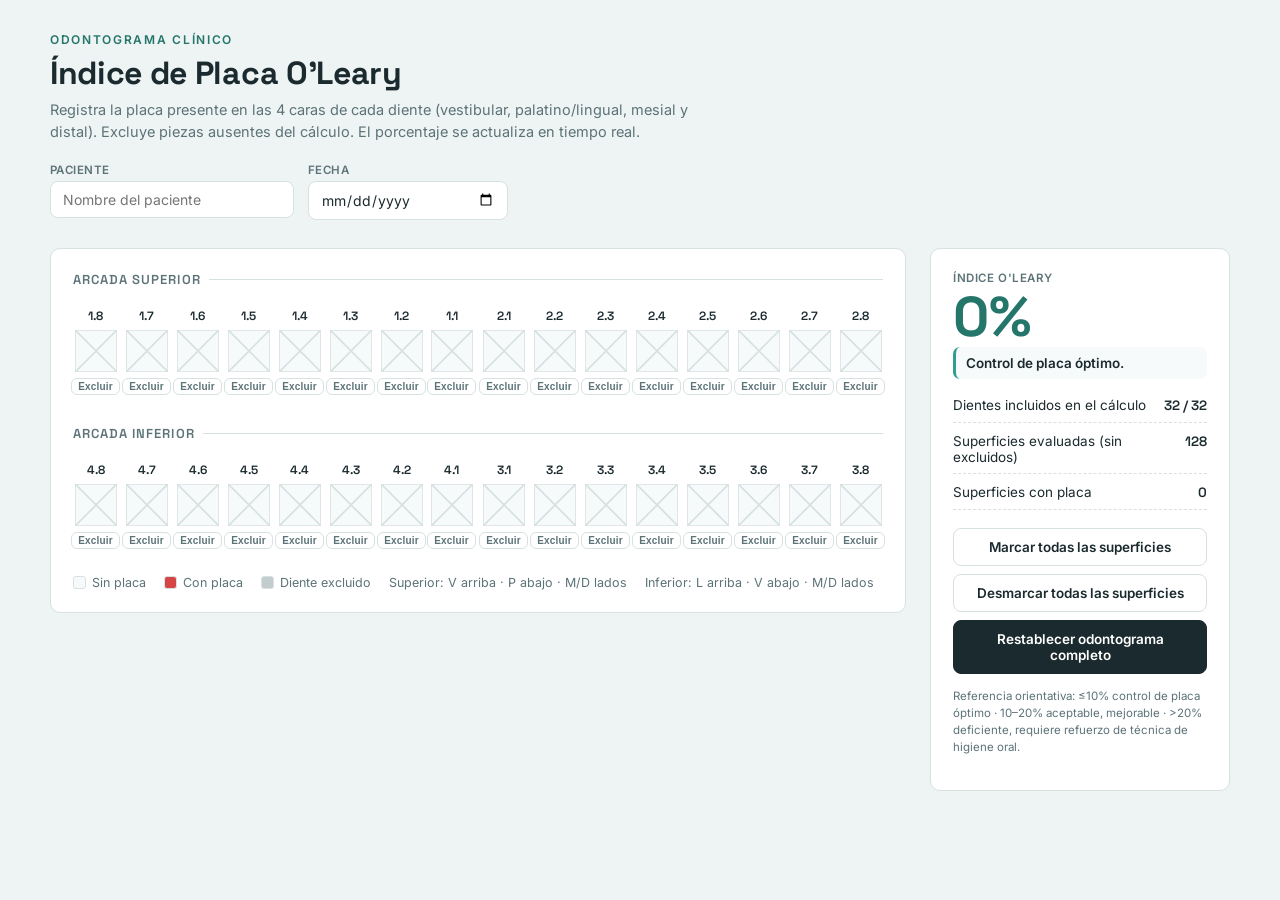
==== index.html @ f8d02921 "Rename indice_placa_oleary.html to index.html" ====
<!DOCTYPE html>
<html lang="es">
<head>
<meta charset="UTF-8">
<meta name="viewport" content="width=device-width, initial-scale=1.0">
<title>Índice de Placa O'Leary</title>
<link rel="preconnect" href="https://fonts.googleapis.com">
<link href="https://fonts.googleapis.com/css2?family=Space+Grotesk:wght@500;600;700&family=Inter:wght@400;500;600;700&display=swap" rel="stylesheet">
<style>
  :root{
    --bg: #EEF3F3;
    --panel: #FFFFFF;
    --ink: #1B2A2E;
    --muted: #5C7378;
    --line: #D7E1E1;
    --plaque: #D64545;
    --plaque-dark: #B23636;
    --clean: #2F9E8F;
    --clean-dark: #24756A;
    --excluded: #C4CDCD;
    --excluded-line: #A9B5B5;
    --amber: #C97A2B;
    --radius: 10px;
  }
  *{box-sizing:border-box;}
  body{
    margin:0;
    background:var(--bg);
    color:var(--ink);
    font-family:'Inter',sans-serif;
    padding:32px 20px 60px;
  }
  .wrap{max-width:1180px;margin:0 auto;}

  header{margin-bottom:28px;}
  .eyebrow{
    font-family:'Inter',sans-serif;
    font-size:12px;
    letter-spacing:.14em;
    text-transform:uppercase;
    color:var(--clean-dark);
    font-weight:600;
    margin-bottom:6px;
  }
  h1{
    font-family:'Space Grotesk',sans-serif;
    font-size:32px;
    font-weight:700;
    margin:0 0 6px;
    letter-spacing:-0.01em;
  }
  .sub{color:var(--muted);font-size:14.5px;max-width:640px;line-height:1.5;margin:0;}

  .patient-row{
    display:flex;gap:14px;flex-wrap:wrap;margin-top:20px;
  }
  .field{
    display:flex;flex-direction:column;gap:4px;
  }
  .field label{font-size:11.5px;color:var(--muted);font-weight:600;text-transform:uppercase;letter-spacing:.04em;}
  .field input{
    border:1px solid var(--line);
    border-radius:8px;
    padding:9px 12px;
    font-family:'Inter',sans-serif;
    font-size:14px;
    background:var(--panel);
    color:var(--ink);
    min-width:200px;
  }
  .field input:focus{outline:2px solid var(--clean);outline-offset:1px;}

  .layout{
    display:grid;
    grid-template-columns: 1fr 300px;
    gap:24px;
    margin-top:28px;
    align-items:start;
  }
  @media (max-width: 980px){
    .layout{grid-template-columns:1fr;}
  }

  .card{
    background:var(--panel);
    border:1px solid var(--line);
    border-radius:var(--radius);
    padding:22px;
  }

  .arch-label{
    font-family:'Space Grotesk',sans-serif;
    font-size:13px;
    font-weight:600;
    color:var(--muted);
    text-transform:uppercase;
    letter-spacing:.08em;
    margin:0 0 14px;
    display:flex;align-items:center;gap:8px;
  }
  .arch-label::after{content:"";flex:1;height:1px;background:var(--line);}

  .arch{
    display:grid;
    grid-template-columns: repeat(16, minmax(0,1fr));
    gap:6px;
    margin-bottom:8px;
  }
  .quad-gap{margin-right:2px;}

  .tooth{
    display:flex;
    flex-direction:column;
    align-items:center;
    gap:6px;
    padding:6px 2px 8px;
    border-radius:8px;
    position:relative;
    transition:background .15s ease;
  }
  .tooth.excluded{opacity:.55;}
  .tooth-num{
    font-family:'Space Grotesk',sans-serif;
    font-size:12px;
    font-weight:600;
    color:var(--ink);
  }
  .tooth.excluded .tooth-num{color:var(--muted);text-decoration:line-through;}

  .surf-svg{width:42px;height:42px;cursor:pointer;}
  .tooth.excluded .surf-svg{cursor:not-allowed;}

  .surf-svg path{
    stroke:var(--line);
    stroke-width:1.5;
    fill:#F7FAFA;
    transition:fill .12s ease;
  }
  .surf-svg path.marked{fill:var(--plaque);}
  .surf-svg path:hover:not(.marked){fill:#DCEEEC;}
  .tooth.excluded .surf-svg path{fill:var(--excluded)!important;stroke:var(--excluded-line);cursor:not-allowed;}

  .excl-toggle{
    font-size:10px;
    font-weight:600;
    color:var(--muted);
    background:none;
    border:1px solid var(--line);
    border-radius:6px;
    padding:2px 6px;
    cursor:pointer;
    letter-spacing:.02em;
  }
  .excl-toggle:hover{border-color:var(--plaque);color:var(--plaque);}
  .tooth.excluded .excl-toggle{border-color:var(--clean);color:var(--clean-dark);}
  .tooth.excluded .excl-toggle:hover{background:var(--clean);color:#fff;}

  .legend{
    display:flex;gap:18px;flex-wrap:wrap;
    margin-top:18px;
    font-size:12.5px;
    color:var(--muted);
  }
  .legend span{display:inline-flex;align-items:center;gap:6px;}
  .swatch{width:13px;height:13px;border-radius:3px;display:inline-block;border:1px solid var(--line);}

  /* Sidebar */
  .side-card{position:sticky;top:20px;}
  .metric-label{
    font-size:11.5px;color:var(--muted);font-weight:600;text-transform:uppercase;letter-spacing:.05em;
    margin-bottom:2px;
  }
  .big-number{
    font-family:'Space Grotesk',sans-serif;
    font-size:56px;
    font-weight:700;
    line-height:1;
    margin:4px 0 2px;
    color:var(--plaque-dark);
  }
  .big-number.ok{color:var(--clean-dark);}
  .big-number.mid{color:var(--amber);}

  .interp{
    font-size:13.5px;
    font-weight:600;
    margin-bottom:18px;
    padding:8px 10px;
    border-radius:7px;
    background:#F7FAFA;
    color:var(--ink);
    border-left:3px solid var(--clean);
  }
  .interp.mid{border-left-color:var(--amber);}
  .interp.bad{border-left-color:var(--plaque);}

  .stats-list{list-style:none;padding:0;margin:0 0 18px;display:flex;flex-direction:column;gap:10px;}
  .stats-list li{
    display:flex;justify-content:space-between;
    font-size:13.5px;
    border-bottom:1px dashed var(--line);
    padding-bottom:8px;
  }
  .stats-list li b{font-family:'Space Grotesk',sans-serif;font-weight:600;}

  .actions{display:flex;flex-direction:column;gap:8px;margin-top:6px;}
  .btn{
    font-family:'Inter',sans-serif;
    font-size:13.5px;
    font-weight:600;
    padding:10px 12px;
    border-radius:8px;
    border:1px solid var(--line);
    background:var(--panel);
    color:var(--ink);
    cursor:pointer;
    transition:all .12s ease;
  }
  .btn:hover{border-color:var(--ink);}
  .btn.primary{background:var(--ink);color:#fff;border-color:var(--ink);}
  .btn.primary:hover{background:#000;}
  .btn.danger:hover{border-color:var(--plaque);color:var(--plaque);}

  .scale-note{font-size:11.5px;color:var(--muted);margin-top:14px;line-height:1.5;}
</style>
</head>
<body>
<div class="wrap">

  <header>
    <div class="eyebrow">Odontograma clínico</div>
    <h1>Índice de Placa O'Leary</h1>
    <p class="sub">Registra la placa presente en las 4 caras de cada diente (vestibular, palatino/lingual, mesial y distal). Excluye piezas ausentes del cálculo. El porcentaje se actualiza en tiempo real.</p>

    <div class="patient-row">
      <div class="field">
        <label for="pname">Paciente</label>
        <input id="pname" type="text" placeholder="Nombre del paciente">
      </div>
      <div class="field">
        <label for="pdate">Fecha</label>
        <input id="pdate" type="date">
      </div>
    </div>
  </header>

  <div class="layout">
    <div class="card">
      <div class="arch-label">Arcada superior</div>
      <div class="arch" id="arch-upper"></div>

      <div class="arch-label" style="margin-top:22px;">Arcada inferior</div>
      <div class="arch" id="arch-lower"></div>

      <div class="legend">
        <span><span class="swatch" style="background:#F7FAFA;"></span>Sin placa</span>
        <span><span class="swatch" style="background:var(--plaque);"></span>Con placa</span>
        <span><span class="swatch" style="background:var(--excluded);"></span>Diente excluido</span>
        <span>Superior: V arriba · P abajo · M/D lados</span>
        <span>Inferior: L arriba · V abajo · M/D lados</span>
      </div>
    </div>

    <div class="card side-card">
      <div class="metric-label">Índice O'Leary</div>
      <div class="big-number" id="percentage">0%</div>
      <div class="interp" id="interp">Marca las superficies con placa para comenzar.</div>

      <ul class="stats-list">
        <li>Dientes incluidos en el cálculo <b id="stat-teeth">32 / 32</b></li>
        <li>Superficies evaluadas (sin excluidos) <b id="stat-total">128</b></li>
        <li>Superficies con placa <b id="stat-marked">0</b></li>
      </ul>

      <div class="actions">
        <button class="btn" id="btn-mark-all">Marcar todas las superficies</button>
        <button class="btn danger" id="btn-clear-all">Desmarcar todas las superficies</button>
        <button class="btn primary" id="btn-reset">Restablecer odontograma completo</button>
      </div>

      <p class="scale-note">Referencia orientativa: ≤10% control de placa óptimo · 10–20% aceptable, mejorable · &gt;20% deficiente, requiere refuerzo de técnica de higiene oral.</p>
    </div>
  </div>
</div>

<script>
(function(){
  const SURF = ["V","M","D","L"]; // vestibular, mesial, distal, palatino/lingual

  // Quadrant tooth order as displayed left->right (viewer facing patient)
  const upperQuads = [
    { nums: [18,17,16,15,14,13,12,11], mesialSide: "right" },
    { nums: [21,22,23,24,25,26,27,28], mesialSide: "left" }
  ];
  const lowerQuads = [
    { nums: [48,47,46,45,44,43,42,41], mesialSide: "right" },
    { nums: [31,32,33,34,35,36,37,38], mesialSide: "left" }
  ];

  const state = {}; // state[toothNum] = {excluded:false, V:false,M:false,D:false,L:false}
  [...upperQuads, ...lowerQuads].flatMap(q=>q.nums).forEach(n=>{
    state[n] = {excluded:false, V:false, M:false, D:false, L:false};
  });

  function toothSVG(num, mesialSide, arch){
    // Upper arch: top triangle = V (vestibular), bottom triangle = L (palatino)
    // Lower arch: top triangle = L (lingual), bottom triangle = V (vestibular)
    const topLabel = arch === "upper" ? "V" : "L";
    const bottomLabel = arch === "upper" ? "L" : "V";
    const leftLabel = mesialSide === "left" ? "M" : "D";
    const rightLabel = mesialSide === "left" ? "D" : "M";
    return `
      <svg class="surf-svg" viewBox="0 0 40 40" data-tooth="${num}">
        <path data-surface="${topLabel}" d="M0,0 L40,0 L20,20 Z"></path>
        <path data-surface="${rightLabel}" d="M40,0 L40,40 L20,20 Z"></path>
        <path data-surface="${bottomLabel}" d="M40,40 L0,40 L20,20 Z"></path>
        <path data-surface="${leftLabel}" d="M0,40 L0,0 L20,20 Z"></path>
      </svg>
    `;
  }

  function renderArch(containerId, quads, arch){
    const el = document.getElementById(containerId);
    el.innerHTML = "";
    quads.forEach((quad, qi)=>{
      quad.nums.forEach((num, i)=>{
        const div = document.createElement("div");
        div.className = "tooth";
        div.id = "tooth-" + num;
        if (qi === 0 && i === quad.nums.length -1) div.classList.add("quad-gap");
        div.innerHTML = `
          <span class="tooth-num">${String(num).slice(0,1)}.${String(num).slice(1)}</span>
          ${toothSVG(num, quad.mesialSide, arch)}
          <button class="excl-toggle" data-tooth="${num}">Excluir</button>
        `;
        el.appendChild(div);
      });
    });
  }

  renderArch("arch-upper", upperQuads, "upper");
  renderArch("arch-lower", lowerQuads, "lower");

  function updateToothVisual(num){
    const t = state[num];
    const toothEl = document.getElementById("tooth-"+num);
    toothEl.classList.toggle("excluded", t.excluded);
    toothEl.querySelector(".excl-toggle").textContent = t.excluded ? "Incluir" : "Excluir";
    toothEl.querySelectorAll("path").forEach(p=>{
      const s = p.getAttribute("data-surface");
      p.classList.toggle("marked", !!t[s] && !t.excluded);
    });
  }

  function recalc(){
    let totalSurfaces = 0, markedSurfaces = 0, teethIncluded = 0;
    const allNums = Object.keys(state);
    allNums.forEach(num=>{
      const t = state[num];
      if (t.excluded) return;
      teethIncluded++;
      SURF.forEach(s=>{
        totalSurfaces++;
        if (t[s]) markedSurfaces++;
      });
    });
    const pct = totalSurfaces === 0 ? 0 : (markedSurfaces/totalSurfaces*100);

    document.getElementById("stat-teeth").textContent = `${teethIncluded} / 32`;
    document.getElementById("stat-total").textContent = totalSurfaces;
    document.getElementById("stat-marked").textContent = markedSurfaces;

    const pctEl = document.getElementById("percentage");
    pctEl.textContent = (Math.round(pct*10)/10) + "%";

    const interpEl = document.getElementById("interp");
    pctEl.classList.remove("ok","mid");
    interpEl.classList.remove("mid","bad");

    if (totalSurfaces === 0){
      interpEl.textContent = "No hay dientes incluidos en el cálculo.";
    } else if (pct <= 10){
      pctEl.classList.add("ok");
      interpEl.textContent = "Control de placa óptimo.";
    } else if (pct <= 20){
      pctEl.classList.add("mid");
      interpEl.classList.add("mid");
      interpEl.textContent = "Aceptable, pero mejorable.";
    } else {
      interpEl.classList.add("mid");
      interpEl.style.color = "";
      interpEl.classList.remove("mid");
      interpEl.classList.add("bad");
      interpEl.textContent = "Higiene deficiente: requiere refuerzo de técnica.";
    }
  }

  // Event delegation for surface clicks
  document.querySelectorAll(".arch").forEach(arch=>{
    arch.addEventListener("click", (e)=>{
      const path = e.target.closest("path[data-surface]");
      if (path){
        const num = path.closest(".surf-svg").getAttribute("data-tooth");
        if (state[num].excluded) return;
        const s = path.getAttribute("data-surface");
        state[num][s] = !state[num][s];
        updateToothVisual(num);
        recalc();
        return;
      }
      const btn = e.target.closest(".excl-toggle");
      if (btn){
        const num = btn.getAttribute("data-tooth");
        state[num].excluded = !state[num].excluded;
        updateToothVisual(num);
        recalc();
      }
    });
  });

  document.getElementById("btn-mark-all").addEventListener("click", ()=>{
    Object.keys(state).forEach(num=>{
      if (state[num].excluded) return;
      SURF.forEach(s=> state[num][s] = true);
      updateToothVisual(num);
    });
    recalc();
  });

  document.getElementById("btn-clear-all").addEventListener("click", ()=>{
    Object.keys(state).forEach(num=>{
      SURF.forEach(s=> state[num][s] = false);
      updateToothVisual(num);
    });
    recalc();
  });

  document.getElementById("btn-reset").addEventListener("click", ()=>{
    Object.keys(state).forEach(num=>{
      state[num].excluded = false;
      SURF.forEach(s=> state[num][s] = false);
      updateToothVisual(num);
    });
    recalc();
  });

  // initial paint
  Object.keys(state).forEach(updateToothVisual);
  recalc();
})();
</script>
</body>
</html>
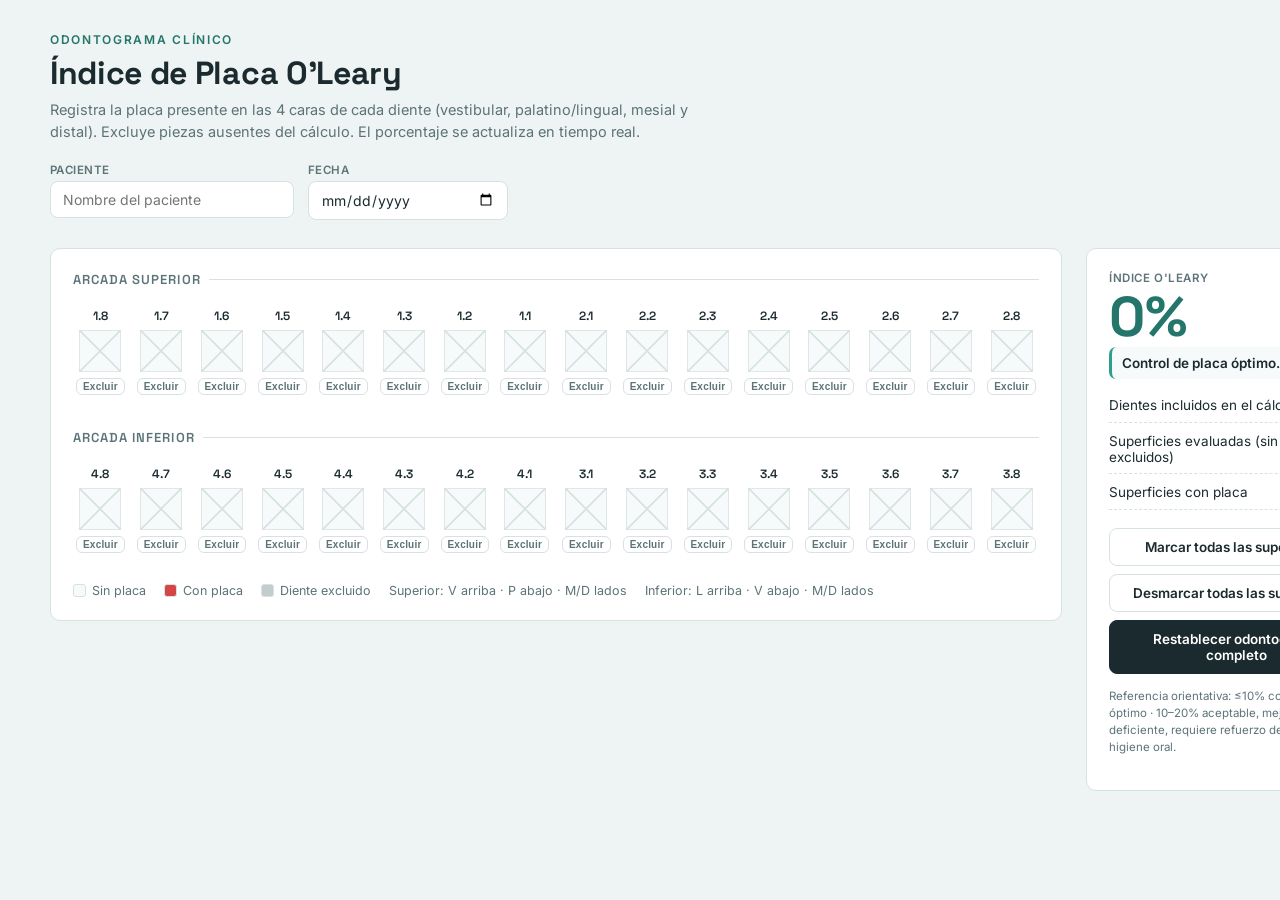
==== commit 15520ae3: "Update index.html Adaptado para dispositivos móviles" ====
--- a/index.html
+++ b/index.html
@@ -30,6 +30,11 @@
     font-family:'Inter',sans-serif;
     padding:32px 20px 60px;
   }
+  @media (max-width: 760px){
+    body{padding:20px 10px 40px;}
+    .card{padding:14px;}
+    h1{font-size:26px;}
+  }
   .wrap{max-width:1180px;margin:0 auto;}
 
   header{margin-bottom:28px;}
@@ -100,13 +105,32 @@
   }
   .arch-label::after{content:"";flex:1;height:1px;background:var(--line);}
 
+  .arch-scroll{
+    overflow-x:auto;
+    overflow-y:hidden;
+    -webkit-overflow-scrolling:touch;
+    margin-bottom:8px;
+    padding-bottom:4px;
+  }
   .arch{
     display:grid;
-    grid-template-columns: repeat(16, minmax(0,1fr));
+    grid-template-columns: repeat(16, minmax(52px, 1fr));
     gap:6px;
-    margin-bottom:8px;
+    width:max-content;
+    min-width:100%;
   }
   .quad-gap{margin-right:2px;}
+
+  .scroll-hint{
+    display:none;
+    font-size:11.5px;
+    color:var(--muted);
+    margin:-4px 0 10px;
+    text-align:center;
+  }
+  @media (max-width: 760px){
+    .scroll-hint{display:block;}
+  }
 
   .tooth{
     display:flex;
@@ -127,8 +151,14 @@
   }
   .tooth.excluded .tooth-num{color:var(--muted);text-decoration:line-through;}
 
-  .surf-svg{width:42px;height:42px;cursor:pointer;}
+  .surf-svg{width:42px;height:42px;cursor:pointer;touch-action:manipulation;}
   .tooth.excluded .surf-svg{cursor:not-allowed;}
+
+  @media (max-width: 760px){
+    .surf-svg{width:46px;height:46px;}
+    .tooth{padding:6px 3px 10px;}
+    .excl-toggle{padding:4px 7px;font-size:10.5px;}
+  }
 
   .surf-svg path{
     stroke:var(--line);
@@ -247,10 +277,12 @@
   <div class="layout">
     <div class="card">
       <div class="arch-label">Arcada superior</div>
-      <div class="arch" id="arch-upper"></div>
+      <div class="arch-scroll"><div class="arch" id="arch-upper"></div></div>
+      <div class="scroll-hint">↔ Desliza para ver todos los dientes</div>
 
       <div class="arch-label" style="margin-top:22px;">Arcada inferior</div>
-      <div class="arch" id="arch-lower"></div>
+      <div class="arch-scroll"><div class="arch" id="arch-lower"></div></div>
+      <div class="scroll-hint">↔ Desliza para ver todos los dientes</div>
 
       <div class="legend">
         <span><span class="swatch" style="background:#F7FAFA;"></span>Sin placa</span>
